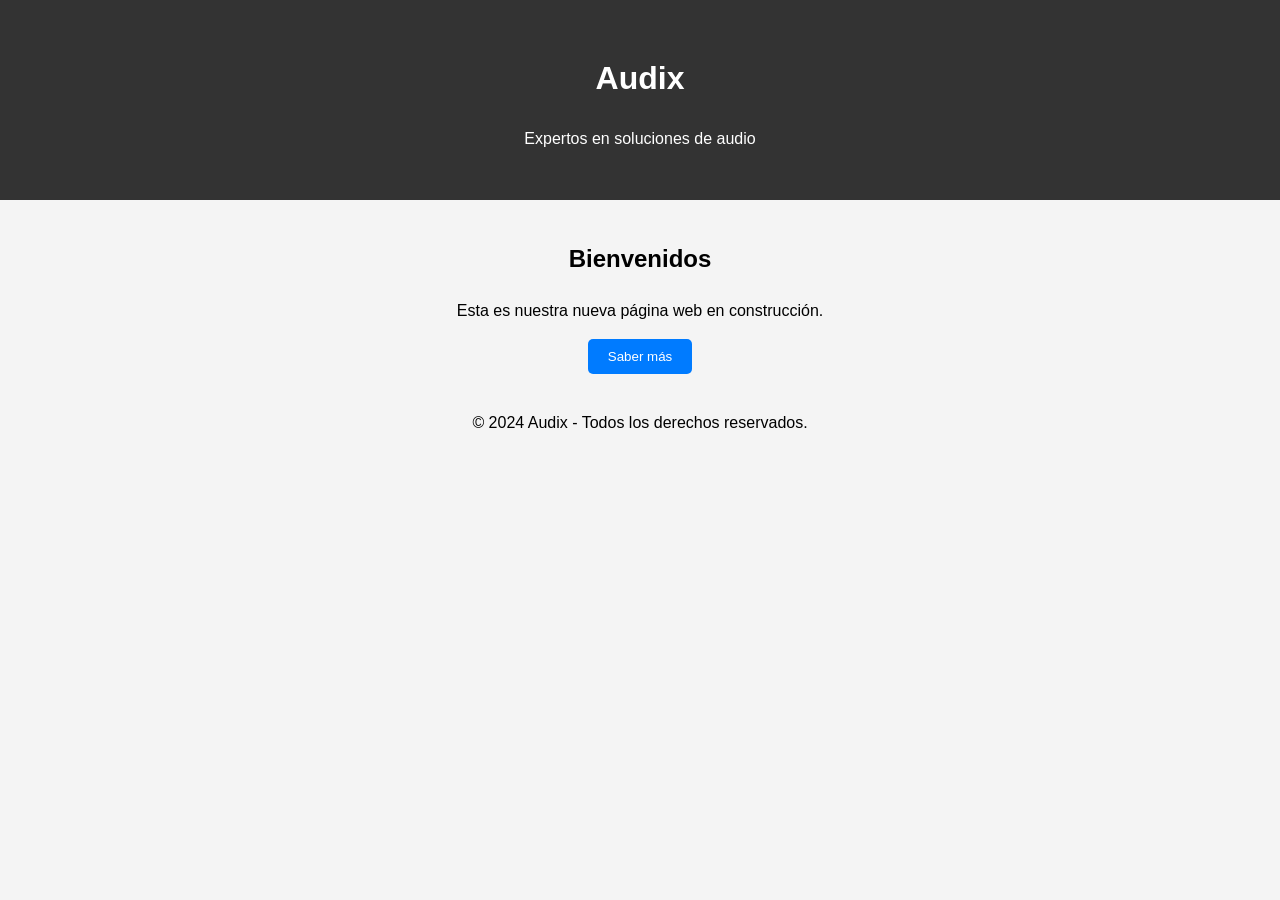
==== index.html @ 54081553 "Commit inicial" ====
<!DOCTYPE html>
<html lang="es">
<head>
    <meta charset="UTF-8">
    <meta name="viewport" content="width=device-width, initial-scale=1.0">
    <title>Audix - Servicios</title>
    <link rel="stylesheet" href="style.css">
</head>
<body>
    <header>
        <h1>Audix</h1>
        <p>Expertos en soluciones de audio</p>
    </header>

    <main>
        <section>
            <h2>Bienvenidos</h2>
            <p>Esta es nuestra nueva página web en construcción.</p>
            <button onclick="alert('¡Gracias por contactarnos!')">Saber más</button>
        </section>
    </main>

    <footer>
        <p>© 2024 Audix - Todos los derechos reservados.</p>
    </footer>
</body>
</html>
---- style.css ----
body {
    font-family: Arial, sans-serif;
    line-height: 1.6;
    margin: 0;
    padding: 0;
    text-align: center;
    background-color: #f4f4f4;
}

header {
    background: #333;
    color: #fff;
    padding: 2rem 0;
}

main {
    padding: 20px;
}

button {
    background-color: #007bff;
    color: white;
    border: none;
    padding: 10px 20px;
    cursor: pointer;
    border-radius: 5px;
}

button:hover {
    background-color: #0056b3;
}
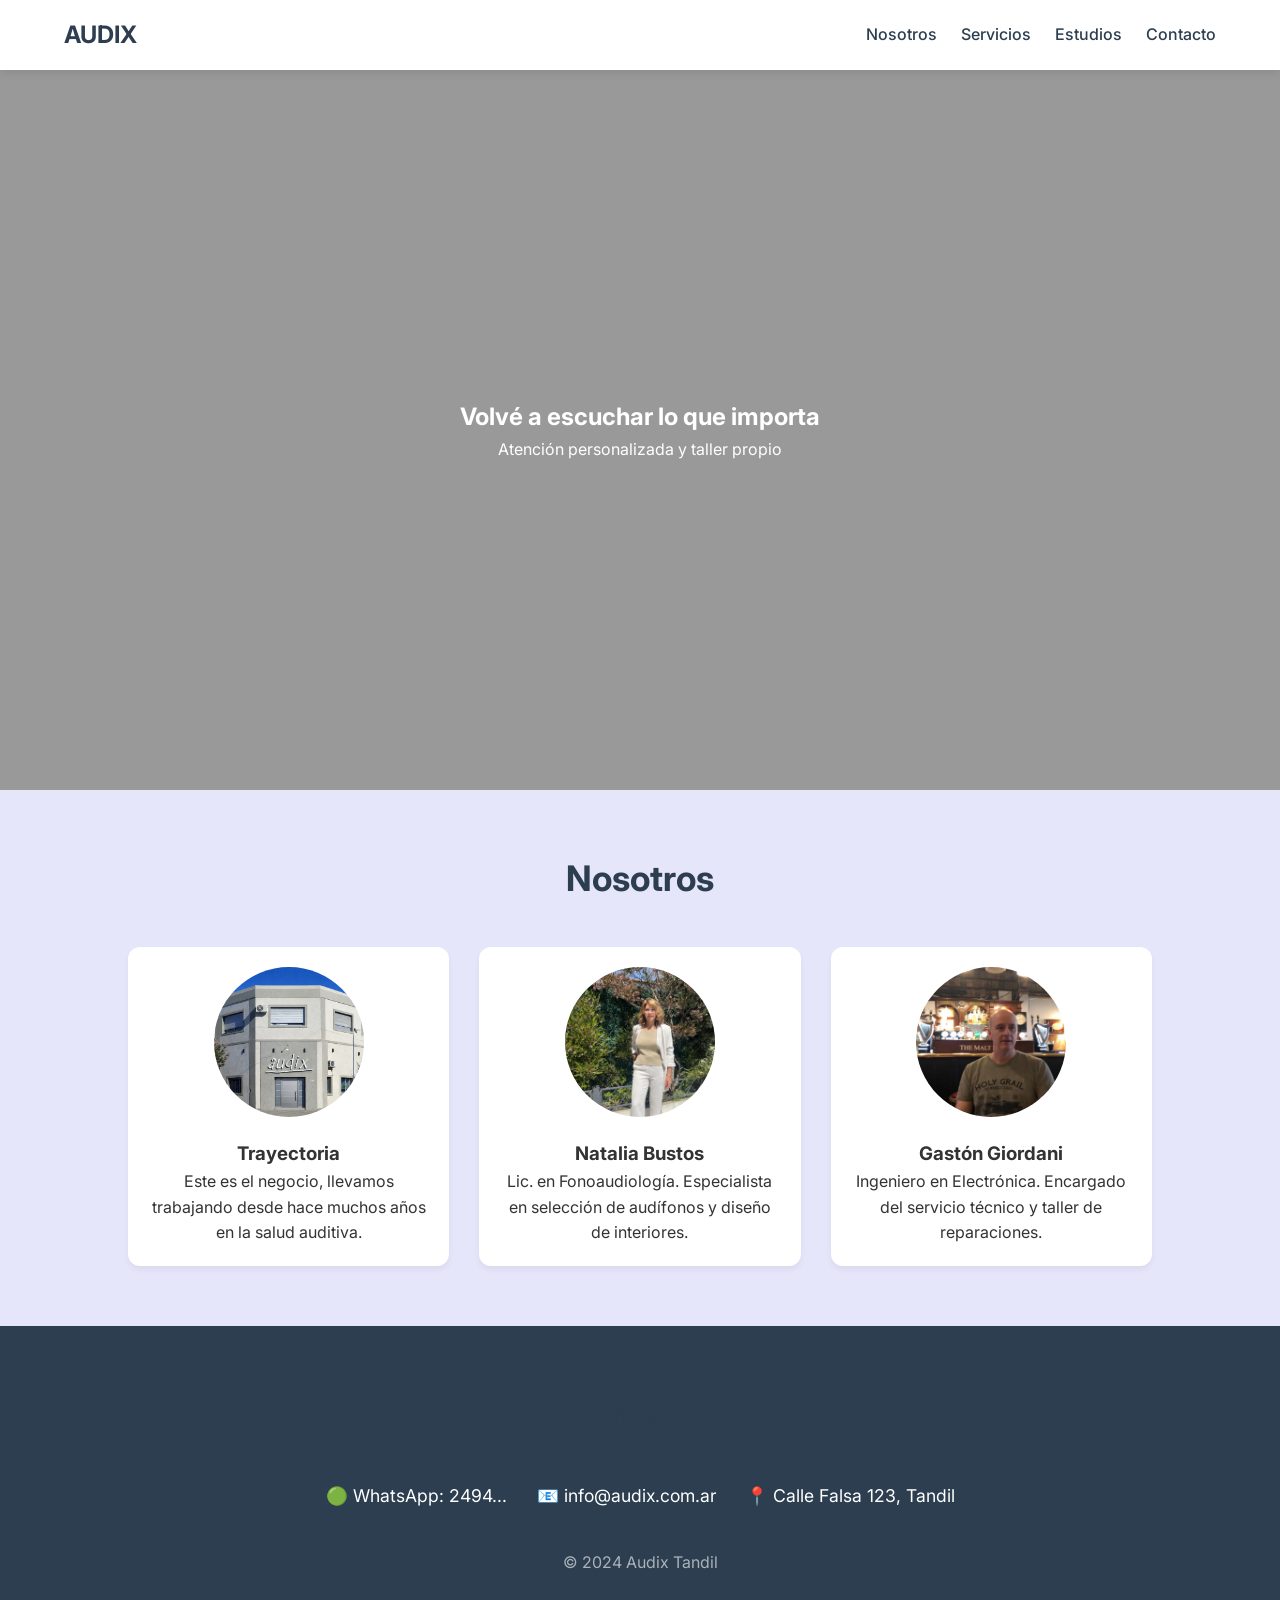
==== commit be9869e8: "Primera versión de la página (Gemini)" ====
--- a/index.html
+++ b/index.html
@@ -3,25 +3,57 @@
 <head>
     <meta charset="UTF-8">
     <meta name="viewport" content="width=device-width, initial-scale=1.0">
-    <title>Audix - Servicios</title>
+    <title>Audix - Gabinete Audiológico</title>
+    <link href="https://fonts.googleapis.com/css2?family=Inter:wght@400;600;700&display=swap" rel="stylesheet">
     <link rel="stylesheet" href="style.css">
 </head>
 <body>
+
     <header>
-        <h1>Audix</h1>
-        <p>Expertos en soluciones de audio</p>
+        <a href="index.html" class="logo">AUDIX</a>
+        <nav>
+            <a href="index.html#nosotros">Nosotros</a>
+            <a href="servicios.html">Servicios</a>
+            <a href="estudios.html">Estudios</a>
+            <a href="#contacto">Contacto</a>
+        </nav>
     </header>
 
-    <main>
-        <section>
-            <h2>Bienvenidos</h2>
-            <p>Esta es nuestra nueva página web en construcción.</p>
-            <button onclick="alert('¡Gracias por contactarnos!')">Saber más</button>
-        </section>
-    </main>
+    <section class="hero">
+        <h1>Volvé a escuchar lo que importa</h1>
+        <p>Atención personalizada y taller propio</p>
+    </section>
 
-    <footer>
-        <p>© 2024 Audix - Todos los derechos reservados.</p>
+    <section id="nosotros" class="bg-alternativo">
+        <h2>Nosotros</h2>
+        <div class="grid-nosotros">
+            <div class="card">
+                <img src="img/local.jpeg" alt="Local Audix">
+                <h3>Trayectoria</h3>
+                <p>Este es el negocio, llevamos trabajando desde hace muchos años en la salud auditiva.</p>
+            </div>
+            <div class="card">
+                <img src="img/natalia.jpeg" alt="Lic. Natalia Bustos">
+                <h3>Natalia Bustos</h3>
+                <p>Lic. en Fonoaudiología. Especialista en selección de audífonos y diseño de interiores.</p>
+            </div>
+            <div class="card">
+                <img src="img/gaston.jpeg" alt="Ing. Gastón Giordani">
+                <h3>Gastón Giordani</h3>
+                <p>Ingeniero en Electrónica. Encargado del servicio técnico y taller de reparaciones.</p>
+            </div>
+        </div>
+    </section>
+
+    <footer id="contacto">
+        <h2>Contacto</h2>
+        <div class="contacto-iconos">
+            <a href="https://wa.me/123456789" class="contacto-item">🟢 WhatsApp: 2494...</a>
+            <a href="mailto:info@audix.com.ar" class="contacto-item">📧 info@audix.com.ar</a>
+            <a href="https://maps.google.com" class="contacto-item">📍 Calle Falsa 123, Tandil</a>
+        </div>
+        <p style="margin-top: 40px; opacity: 0.6;">© 2024 Audix Tandil</p>
     </footer>
+
 </body>
 </html>
--- a/style.css
+++ b/style.css
@@ -1,31 +1,172 @@
-body {
-    font-family: Arial, sans-serif;
-    line-height: 1.6;
+/* VARIABLES DE DISEÑO - Cambia aquí para cambiar todo el sitio */
+:root {
+    --primario: #2c3e50;       /* Azul oscuro profesional */
+    --secundario: #e6e6fa;     /* Lavanda suave para fondos */
+    --acento: #3498db;         /* Azul brillante para botones */
+    --blanco: #ffffff;
+    --texto: #333333;
+    --gris-claro: #f4f4f4;
+    --fuente-principal: 'Inter', sans-serif;
+}
+
+* {
     margin: 0;
     padding: 0;
-    text-align: center;
-    background-color: #f4f4f4;
+    box-sizing: border-box;
 }
 
-header {
-    background: #333;
-    color: #fff;
-    padding: 2rem 0;
+body {
+    font-family: var(--fuente-principal);
+    line-height: 1.6;
+    color: var(--texto);
+    background-color: var(--blanco);
 }
 
-main {
-    padding: 20px;
+/* NAVEGACIÓN STICKY */
+header {
+    background: var(--blanco);
+    padding: 1rem 5%;
+    display: flex;
+    justify-content: space-between;
+    align-items: center;
+    position: sticky;
+    top: 0;
+    z-index: 1000;
+    box-shadow: 0 2px 10px rgba(0,0,0,0.1);
 }
 
-button {
-    background-color: #007bff;
-    color: white;
-    border: none;
-    padding: 10px 20px;
-    cursor: pointer;
-    border-radius: 5px;
+.logo {
+    font-weight: bold;
+    font-size: 1.5rem;
+    color: var(--primario);
+    text-decoration: none;
 }
 
-button:hover {
-    background-color: #0056b3;
+nav a {
+    margin-left: 20px;
+    text-decoration: none;
+    color: var(--primario);
+    font-weight: 500;
+    transition: 0.3s;
+}
+
+nav a:hover {
+    color: var(--acento);
+}
+
+/* SECCIONES COMUNES */
+section {
+    padding: 60px 10%;
+}
+
+.bg-alternativo {
+    background-color: var(--secundario);
+}
+
+h2 {
+    text-align: center;
+    margin-bottom: 40px;
+    font-size: 2.2rem;
+    color: var(--primario);
+}
+
+/* HERO SECTION (BIENVENIDA) */
+.hero {
+    height: 80vh;
+    background: linear-gradient(rgba(0,0,0,0.4), rgba(0,0,0,0.4)), url('img/bienvenida.jpg'); /* Imagen de fondo */
+    background-size: cover;
+    background-position: center;
+    display: flex;
+    flex-direction: column;
+    justify-content: center;
+    align-items: center;
+    color: white;
+    text-align: center;
+}
+
+/* GRID DE NOSOTROS (3 COLUMNAS) */
+.grid-nosotros {
+    display: grid;
+    grid-template-columns: repeat(auto-fit, minmax(280px, 1fr));
+    gap: 30px;
+}
+
+.card {
+    background: var(--blanco);
+    padding: 20px;
+    border-radius: 12px;
+    text-align: center;
+    box-shadow: 0 4px 6px rgba(0,0,0,0.05);
+}
+
+.card img {
+    width: 150px;
+    height: 150px;
+    border-radius: 50%;
+    object-fit: cover;
+    margin-bottom: 15px;
+}
+
+/* LISTADOS (ESTUDIOS Y SERVICIOS) */
+.fila-listado {
+    display: flex;
+    align-items: center;
+    gap: 40px;
+    margin-bottom: 40px;
+    background: var(--blanco);
+    padding: 20px;
+    border-radius: 15px;
+}
+
+.fila-listado:nth-child(even) {
+    flex-direction: row-reverse;
+}
+
+.img-contenedor {
+    flex: 1;
+}
+
+.img-contenedor img {
+    width: 100%;
+    height: 300px;
+    border-radius: 10px;
+    object-fit: cover;
+}
+
+.texto-contenedor {
+    flex: 1.5;
+}
+
+/* FOOTER (CONTACTO) */
+footer {
+    background: var(--primario);
+    color: white;
+    padding: 60px 10%;
+    text-align: center;
+}
+
+.contacto-iconos {
+    display: flex;
+    justify-content: center;
+    gap: 30px;
+    flex-wrap: wrap;
+    margin-top: 20px;
+}
+
+.contacto-item {
+    color: white;
+    text-decoration: none;
+    display: flex;
+    align-items: center;
+    gap: 10px;
+    font-size: 1.1rem;
+}
+
+/* RESPONSIVE (MOBILE) */
+@media (max-width: 768px) {
+    header { flex-direction: column; }
+    nav { margin-top: 15px; }
+    nav a { margin: 0 10px; font-size: 0.9rem; }
+    .fila-listado, .fila-listado:nth-child(even) { flex-direction: column; }
+    .hero h1 { font-size: 2rem; }
 }
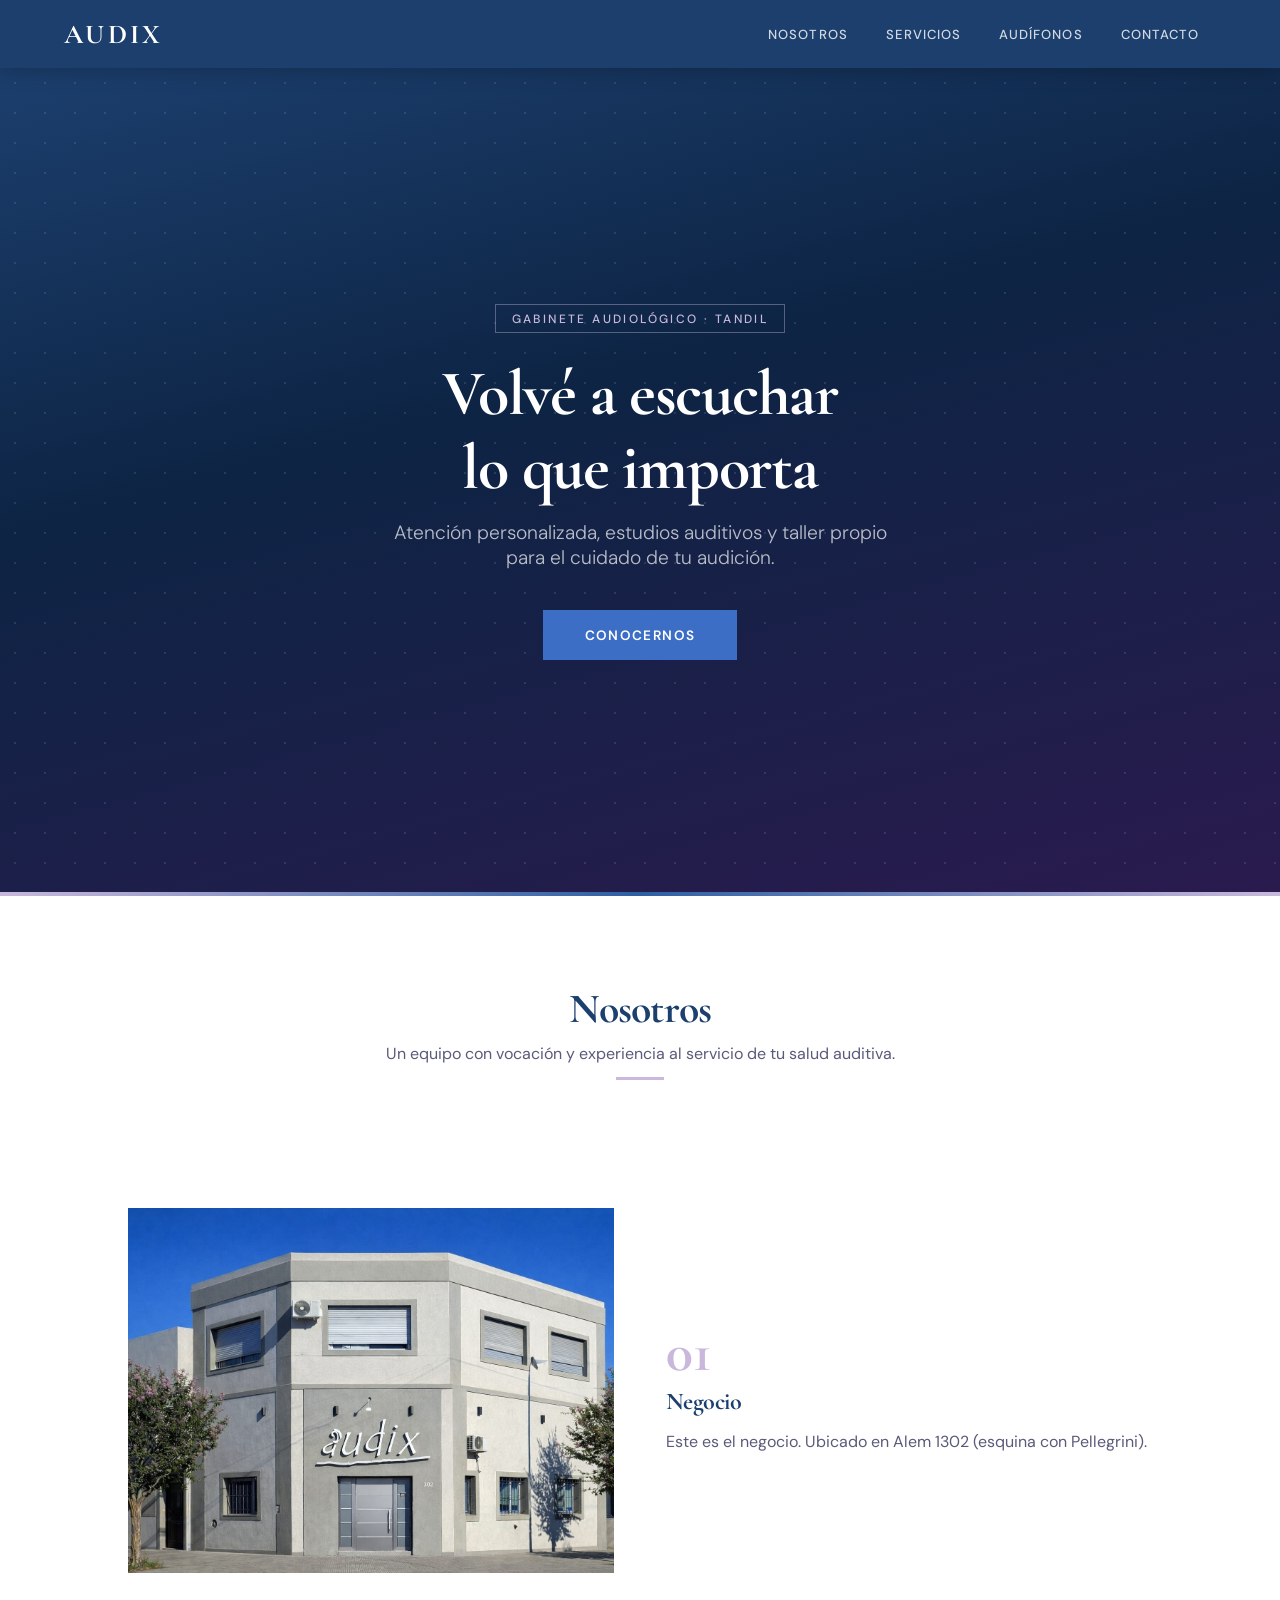
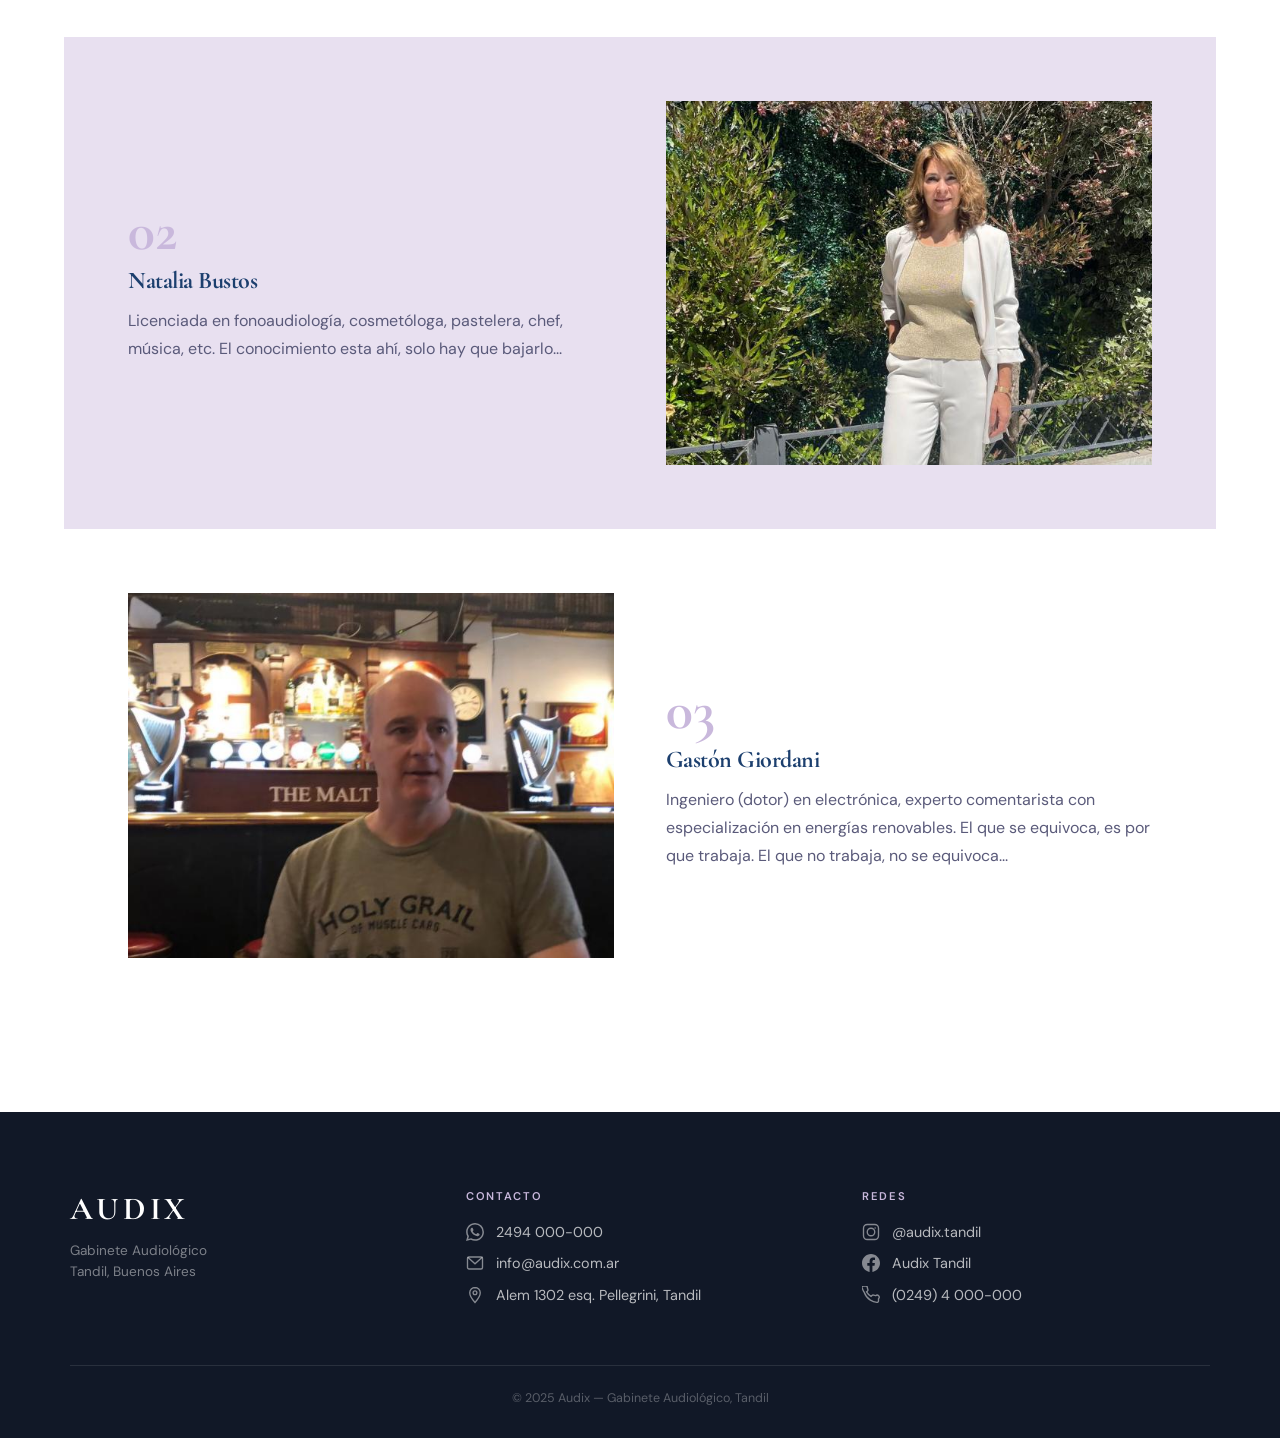
==== commit b94f1247: "Agregamos un poco de js." ====
--- a/index.html
+++ b/index.html
@@ -1,59 +1,146 @@
 <!DOCTYPE html>
 <html lang="es">
 <head>
-    <meta charset="UTF-8">
-    <meta name="viewport" content="width=device-width, initial-scale=1.0">
-    <title>Audix - Gabinete Audiológico</title>
-    <link href="https://fonts.googleapis.com/css2?family=Inter:wght@400;600;700&display=swap" rel="stylesheet">
-    <link rel="stylesheet" href="style.css">
+  <meta charset="UTF-8">
+  <meta name="viewport" content="width=device-width, initial-scale=1.0">
+  <title>Audix — Gabinete Audiológico · Tandil</title>
+  <link rel="preconnect" href="https://fonts.googleapis.com">
+  <link rel="preconnect" href="https://fonts.gstatic.com" crossorigin>
+  <link href="https://fonts.googleapis.com/css2?family=Cormorant+Garamond:wght@400;600;700&family=DM+Sans:wght@300;400;500;600&display=swap" rel="stylesheet">
+  <link rel="stylesheet" href="style.css">
 </head>
 <body>
 
-    <header>
-        <a href="index.html" class="logo">AUDIX</a>
-        <nav>
-            <a href="index.html#nosotros">Nosotros</a>
-            <a href="servicios.html">Servicios</a>
-            <a href="estudios.html">Estudios</a>
-            <a href="#contacto">Contacto</a>
-        </nav>
-    </header>
+  <!-- ── Overlay para menú móvil ── -->
+  <div class="nav-overlay"></div>
 
-    <section class="hero">
-        <h1>Volvé a escuchar lo que importa</h1>
-        <p>Atención personalizada y taller propio</p>
-    </section>
+  <!-- ── Header ── -->
+  <header>
+    <a href="index.html" class="logo">AUDIX</a>
 
-    <section id="nosotros" class="bg-alternativo">
-        <h2>Nosotros</h2>
-        <div class="grid-nosotros">
-            <div class="card">
-                <img src="img/local.jpeg" alt="Local Audix">
-                <h3>Trayectoria</h3>
-                <p>Este es el negocio, llevamos trabajando desde hace muchos años en la salud auditiva.</p>
-            </div>
-            <div class="card">
-                <img src="img/natalia.jpeg" alt="Lic. Natalia Bustos">
-                <h3>Natalia Bustos</h3>
-                <p>Lic. en Fonoaudiología. Especialista en selección de audífonos y diseño de interiores.</p>
-            </div>
-            <div class="card">
-                <img src="img/gaston.jpeg" alt="Ing. Gastón Giordani">
-                <h3>Gastón Giordani</h3>
-                <p>Ingeniero en Electrónica. Encargado del servicio técnico y taller de reparaciones.</p>
-            </div>
-        </div>
-    </section>
+    <!-- Nav desktop -->
+    <nav>
+      <a href="#nosotros">Nosotros</a>
+      <a href="servicios.html">Servicios</a>
+      <a href="audifonos.html">Audífonos</a>
+      <a href="#contacto">Contacto</a>
+    </nav>
 
-    <footer id="contacto">
-        <h2>Contacto</h2>
-        <div class="contacto-iconos">
-            <a href="https://wa.me/123456789" class="contacto-item">🟢 WhatsApp: 2494...</a>
-            <a href="mailto:info@audix.com.ar" class="contacto-item">📧 info@audix.com.ar</a>
-            <a href="https://maps.google.com" class="contacto-item">📍 Calle Falsa 123, Tandil</a>
-        </div>
-        <p style="margin-top: 40px; opacity: 0.6;">© 2024 Audix Tandil</p>
-    </footer>
+    <!-- Hamburguesa -->
+    <button class="menu-toggle" aria-label="Abrir menú">
+      <span></span><span></span><span></span>
+    </button>
 
+    <!-- Nav móvil -->
+    <nav class="mobile">
+      <a href="#nosotros">Nosotros</a>
+      <a href="servicios.html">Servicios</a>
+      <a href="audifonos.html">Audífonos</a>
+      <a href="#contacto">Contacto</a>
+    </nav>
+  </header>
+
+  <!-- ── Hero ── -->
+  <section class="hero">
+    <div class="hero-contenido">
+      <span class="hero-etiqueta">Gabinete Audiológico · Tandil</span>
+      <h1>Volvé a escuchar<br>lo que importa</h1>
+      <p>Atención personalizada, estudios auditivos y taller propio<br>para el cuidado de tu audición.</p>
+      <a href="#nosotros" class="hero-btn">Conocernos</a>
+    </div>
+  </section>
+
+  <!-- ── Nosotros ── -->
+  <section id="nosotros">
+    <div class="seccion-titulo fade-in">
+      <h2>Nosotros</h2>
+      <p>Un equipo con vocación y experiencia al servicio de tu salud auditiva.</p>
+      <div class="linea"></div>
+    </div>
+
+    <!-- Los bloques se inyectan aquí desde main.js -->
+    <div id="contenedor-nosotros"></div>
+  </section>
+
+  <!-- ── Footer / Contacto ── -->
+  <footer id="contacto">
+    <div class="footer-grid">
+
+      <!-- Columna marca -->
+      <div>
+        <div class="footer-logo">AUDIX</div>
+        <p class="footer-tagline">Gabinete Audiológico<br>Tandil, Buenos Aires</p>
+      </div>
+
+      <!-- Columna contacto -->
+      <div class="footer-col">
+        <h4>Contacto</h4>
+
+        <a href="https://wa.me/5492494000000" class="contacto-item" target="_blank" rel="noopener">
+          <!-- WhatsApp icon -->
+          <svg viewBox="0 0 24 24" fill="currentColor" xmlns="http://www.w3.org/2000/svg">
+            <path d="M17.472 14.382c-.297-.149-1.758-.867-2.03-.967-.273-.099-.471-.148-.67.15-.197.297-.767.966-.94 1.164-.173.199-.347.223-.644.075-.297-.15-1.255-.463-2.39-1.475-.883-.788-1.48-1.761-1.653-2.059-.173-.297-.018-.458.13-.606.134-.133.298-.347.446-.52.149-.174.198-.298.298-.497.099-.198.05-.371-.025-.52-.075-.149-.669-1.612-.916-2.207-.242-.579-.487-.5-.669-.51-.173-.008-.371-.01-.57-.01-.198 0-.52.074-.792.372-.272.297-1.04 1.016-1.04 2.479 0 1.462 1.065 2.875 1.213 3.074.149.198 2.096 3.2 5.077 4.487.709.306 1.262.489 1.694.625.712.227 1.36.195 1.871.118.571-.085 1.758-.719 2.006-1.413.248-.694.248-1.289.173-1.413-.074-.124-.272-.198-.57-.347m-5.421 7.403h-.004a9.87 9.87 0 01-5.031-1.378l-.361-.214-3.741.982.998-3.648-.235-.374a9.86 9.86 0 01-1.51-5.26c.001-5.45 4.436-9.884 9.888-9.884 2.64 0 5.122 1.03 6.988 2.898a9.825 9.825 0 012.893 6.994c-.003 5.45-4.437 9.884-9.885 9.884m8.413-18.297A11.815 11.815 0 0012.05 0C5.495 0 .16 5.335.157 11.892c0 2.096.547 4.142 1.588 5.945L.057 24l6.305-1.654a11.882 11.882 0 005.683 1.448h.005c6.554 0 11.89-5.335 11.893-11.893a11.821 11.821 0 00-3.48-8.413z"/>
+          </svg>
+          2494 000-000
+        </a>
+
+        <a href="mailto:info@audix.com.ar" class="contacto-item">
+          <!-- Email icon -->
+          <svg viewBox="0 0 24 24" fill="none" stroke="currentColor" stroke-width="1.8" xmlns="http://www.w3.org/2000/svg">
+            <rect x="2" y="4" width="20" height="16" rx="2"/>
+            <polyline points="2,4 12,13 22,4"/>
+          </svg>
+          info@audix.com.ar
+        </a>
+
+        <a href="https://maps.google.com/?q=Alem+1302,Tandil" class="contacto-item" target="_blank" rel="noopener">
+          <!-- Maps icon -->
+          <svg viewBox="0 0 24 24" fill="none" stroke="currentColor" stroke-width="1.8" xmlns="http://www.w3.org/2000/svg">
+            <path d="M12 2C8.13 2 5 5.13 5 9c0 5.25 7 13 7 13s7-7.75 7-13c0-3.87-3.13-7-7-7z"/>
+            <circle cx="12" cy="9" r="2.5"/>
+          </svg>
+          Alem 1302 esq. Pellegrini, Tandil
+        </a>
+      </div>
+
+      <!-- Columna redes -->
+      <div class="footer-col">
+        <h4>Redes</h4>
+
+        <a href="https://instagram.com/audix.tandil" class="contacto-item" target="_blank" rel="noopener">
+          <!-- Instagram icon -->
+          <svg viewBox="0 0 24 24" fill="none" stroke="currentColor" stroke-width="1.8" xmlns="http://www.w3.org/2000/svg">
+            <rect x="2" y="2" width="20" height="20" rx="5"/>
+            <circle cx="12" cy="12" r="5"/>
+            <circle cx="17.5" cy="6.5" r="1" fill="currentColor" stroke="none"/>
+          </svg>
+          @audix.tandil
+        </a>
+
+        <a href="https://facebook.com/audix.tandil" class="contacto-item" target="_blank" rel="noopener">
+          <!-- Facebook icon -->
+          <svg viewBox="0 0 24 24" fill="currentColor" xmlns="http://www.w3.org/2000/svg">
+            <path d="M24 12.073c0-6.627-5.373-12-12-12s-12 5.373-12 12c0 5.99 4.388 10.954 10.125 11.854v-8.385H7.078v-3.47h3.047V9.43c0-3.007 1.792-4.669 4.533-4.669 1.312 0 2.686.235 2.686.235v2.953H15.83c-1.491 0-1.956.925-1.956 1.874v2.25h3.328l-.532 3.47h-2.796v8.385C19.612 23.027 24 18.062 24 12.073z"/>
+          </svg>
+          Audix Tandil
+        </a>
+
+        <a href="tel:+5492494000000" class="contacto-item">
+          <!-- Teléfono icon -->
+          <svg viewBox="0 0 24 24" fill="none" stroke="currentColor" stroke-width="1.8" xmlns="http://www.w3.org/2000/svg">
+            <path d="M22 16.92v3a2 2 0 01-2.18 2 19.79 19.79 0 01-8.63-3.07A19.5 19.5 0 013.07 8.63 19.79 19.79 0 01.12 2.18 2 2 0 012.1 0h3a2 2 0 012 1.72c.127.96.361 1.903.7 2.81a2 2 0 01-.45 2.11L6.09 7.91a16 16 0 006 6l1.27-1.27a2 2 0 012.11-.45c.907.339 1.85.573 2.81.7A2 2 0 0122 16.92z"/>
+          </svg>
+          (0249) 4 000-000
+        </a>
+      </div>
+
+    </div>
+
+    <div class="footer-bottom">
+      © 2025 Audix — Gabinete Audiológico, Tandil
+    </div>
+  </footer>
+
+  <script src="main.js"></script>
 </body>
-</html>+</html>
--- a/style.css
+++ b/style.css
@@ -1,172 +1,425 @@
-/* VARIABLES DE DISEÑO - Cambia aquí para cambiar todo el sitio */
+/* ============================================================
+   AUDIX — Gabinete Audiológico · style.css
+   Paleta: azul profundo + lavanda perla
+   ============================================================ */
+
+@import url('https://fonts.googleapis.com/css2?family=Cormorant+Garamond:wght@400;600;700&family=DM+Sans:wght@300;400;500;600&display=swap');
+
+/* ── Variables ─────────────────────────────────────────────── */
 :root {
-    --primario: #2c3e50;       /* Azul oscuro profesional */
-    --secundario: #e6e6fa;     /* Lavanda suave para fondos */
-    --acento: #3498db;         /* Azul brillante para botones */
-    --blanco: #ffffff;
-    --texto: #333333;
-    --gris-claro: #f4f4f4;
-    --fuente-principal: 'Inter', sans-serif;
-}
-
-* {
-    margin: 0;
-    padding: 0;
-    box-sizing: border-box;
-}
-
+  --azul:       #1c3f6e;
+  --azul-claro: #2e5fa3;
+  --lavanda:    #e8e0f0;
+  --lavanda-md: #c9b8dc;
+  --blanco:     #ffffff;
+  --gris-suave: #f7f5fb;
+  --texto:      #1a1a2e;
+  --texto-suave:#5a5a7a;
+  --accion:     #3b6ec4;
+  --accion-h:   #2a55a0;
+  --footer-bg:  #111827;
+
+  --radio:      0px;           /* botones cuadrados */
+  --sombra:     0 4px 24px rgba(28,63,110,.12);
+  --transicion: 0.3s cubic-bezier(0.4,0,0.2,1);
+  --max-ancho:  1140px;
+
+  font-size: 16px;
+}
+
+/* ── Reset ──────────────────────────────────────────────────── */
+*, *::before, *::after { box-sizing: border-box; margin: 0; padding: 0; }
+html { scroll-behavior: smooth; }
 body {
-    font-family: var(--fuente-principal);
-    line-height: 1.6;
-    color: var(--texto);
-    background-color: var(--blanco);
-}
-
-/* NAVEGACIÓN STICKY */
+  font-family: 'DM Sans', sans-serif;
+  color: var(--texto);
+  background: var(--blanco);
+  overflow-x: hidden;
+}
+img { display: block; max-width: 100%; }
+a  { text-decoration: none; color: inherit; }
+
+/* ── Tipografía ─────────────────────────────────────────────── */
+h1, h2, h3 {
+  font-family: 'Cormorant Garamond', serif;
+  font-weight: 700;
+  line-height: 1.15;
+  letter-spacing: -0.02em;
+}
+h1 { font-size: clamp(2.4rem, 5vw, 4rem); }
+h2 { font-size: clamp(1.8rem, 3.5vw, 2.6rem); }
+h3 { font-size: clamp(1.2rem, 2vw, 1.5rem); }
+
+/* ── HEADER ─────────────────────────────────────────────────── */
 header {
-    background: var(--blanco);
-    padding: 1rem 5%;
-    display: flex;
-    justify-content: space-between;
-    align-items: center;
-    position: sticky;
-    top: 0;
-    z-index: 1000;
-    box-shadow: 0 2px 10px rgba(0,0,0,0.1);
+  position: sticky;
+  top: 0;
+  z-index: 1000;
+  display: flex;
+  align-items: center;
+  justify-content: space-between;
+  padding: 0 clamp(1.5rem, 5vw, 4rem);
+  height: 68px;
+  background: var(--azul);
+  box-shadow: 0 2px 20px rgba(0,0,0,.25);
 }
 
 .logo {
-    font-weight: bold;
-    font-size: 1.5rem;
-    color: var(--primario);
-    text-decoration: none;
-}
-
+  font-family: 'Cormorant Garamond', serif;
+  font-size: 1.7rem;
+  font-weight: 700;
+  color: var(--blanco);
+  letter-spacing: 0.12em;
+  transition: color var(--transicion);
+}
+.logo:hover { color: var(--lavanda-md); }
+
+/* Menú desktop */
+nav { display: flex; gap: 0.25rem; }
 nav a {
-    margin-left: 20px;
-    text-decoration: none;
-    color: var(--primario);
-    font-weight: 500;
-    transition: 0.3s;
-}
-
-nav a:hover {
-    color: var(--acento);
-}
-
-/* SECCIONES COMUNES */
+  font-size: 0.82rem;
+  font-weight: 500;
+  letter-spacing: 0.08em;
+  text-transform: uppercase;
+  color: rgba(255,255,255,.8);
+  padding: 0.5rem 1rem;
+  border: 1px solid transparent;
+  transition: all var(--transicion);
+}
+nav a:hover,
+nav a.activo {
+  color: var(--blanco);
+  border-color: rgba(255,255,255,.4);
+  background: rgba(255,255,255,.08);
+}
+
+/* Menú hamburguesa (oculto en desktop) */
+.menu-toggle {
+  display: none;
+  flex-direction: column;
+  justify-content: space-between;
+  width: 26px;
+  height: 18px;
+  cursor: pointer;
+  background: none;
+  border: none;
+  padding: 0;
+}
+.menu-toggle span {
+  display: block;
+  height: 2px;
+  width: 100%;
+  background: var(--blanco);
+  transition: all var(--transicion);
+  transform-origin: center;
+}
+.menu-toggle.abierto span:nth-child(1) { transform: translateY(8px) rotate(45deg); }
+.menu-toggle.abierto span:nth-child(2) { opacity: 0; }
+.menu-toggle.abierto span:nth-child(3) { transform: translateY(-8px) rotate(-45deg); }
+
+/* Menú móvil lateral */
+.nav-overlay {
+  position: fixed;
+  inset: 0;
+  background: rgba(0,0,0,.5);
+  z-index: 998;
+  opacity: 0;
+  pointer-events: none;
+  transition: opacity var(--transicion);
+}
+.nav-overlay.visible { opacity: 1; pointer-events: all; }
+
+nav.mobile {
+  display: none;
+  position: fixed;
+  top: 0;
+  right: -280px;
+  width: 260px;
+  height: 100vh;
+  background: var(--azul);
+  z-index: 999;
+  flex-direction: column;
+  padding: 5rem 2rem 2rem;
+  gap: 0.5rem;
+  transition: right var(--transicion);
+  box-shadow: -4px 0 30px rgba(0,0,0,.3);
+}
+nav.mobile.abierto { right: 0; }
+nav.mobile a {
+  font-size: 1rem;
+  padding: 0.8rem 1rem;
+  border-left: 2px solid transparent;
+  border-right: none;
+  border-top: none;
+  border-bottom: none;
+}
+nav.mobile a:hover { border-left-color: var(--lavanda-md); }
+
+/* ── HERO ────────────────────────────────────────────────────── */
+.hero {
+  position: relative;
+  min-height: 92vh;
+  display: flex;
+  flex-direction: column;
+  align-items: center;
+  justify-content: center;
+  text-align: center;
+  padding: 4rem 2rem;
+  overflow: hidden;
+  background:
+    linear-gradient(165deg, var(--azul) 0%, #0d2444 40%, #2a1a4e 100%);
+}
+
+/* patrón de puntos decorativo */
+.hero::before {
+  content: '';
+  position: absolute;
+  inset: 0;
+  background-image: radial-gradient(circle, rgba(200,184,220,.15) 1px, transparent 1px);
+  background-size: 30px 30px;
+  pointer-events: none;
+}
+
+/* línea decorativa */
+.hero::after {
+  content: '';
+  position: absolute;
+  bottom: 0;
+  left: 0;
+  right: 0;
+  height: 4px;
+  background: linear-gradient(90deg, var(--lavanda-md), var(--azul-claro), var(--lavanda-md));
+}
+
+.hero-contenido {
+  position: relative;
+  z-index: 1;
+  max-width: 780px;
+  animation: fadeUp .9s ease both;
+}
+.hero-etiqueta {
+  display: inline-block;
+  font-size: 0.75rem;
+  font-weight: 500;
+  letter-spacing: 0.2em;
+  text-transform: uppercase;
+  color: var(--lavanda-md);
+  border: 1px solid rgba(201,184,220,.4);
+  padding: 0.35rem 1rem;
+  margin-bottom: 1.5rem;
+}
+.hero h1 { color: var(--blanco); margin-bottom: 1rem; }
+.hero p {
+  color: rgba(255,255,255,.7);
+  font-size: clamp(1rem, 2vw, 1.2rem);
+  font-weight: 300;
+  margin-bottom: 2.5rem;
+}
+.hero-btn {
+  display: inline-block;
+  background: var(--accion);
+  color: var(--blanco);
+  font-size: 0.85rem;
+  font-weight: 600;
+  letter-spacing: 0.1em;
+  text-transform: uppercase;
+  padding: 0.9rem 2.5rem;
+  border: 2px solid var(--accion);
+  transition: all var(--transicion);
+}
+.hero-btn:hover {
+  background: transparent;
+  color: var(--blanco);
+  border-color: var(--blanco);
+}
+
+/* ── SECCIONES GENERALES ─────────────────────────────────────── */
 section {
-    padding: 60px 10%;
-}
-
-.bg-alternativo {
-    background-color: var(--secundario);
-}
-
-h2 {
-    text-align: center;
-    margin-bottom: 40px;
-    font-size: 2.2rem;
-    color: var(--primario);
-}
-
-/* HERO SECTION (BIENVENIDA) */
-.hero {
-    height: 80vh;
-    background: linear-gradient(rgba(0,0,0,0.4), rgba(0,0,0,0.4)), url('img/bienvenida.jpg'); /* Imagen de fondo */
-    background-size: cover;
-    background-position: center;
-    display: flex;
-    flex-direction: column;
-    justify-content: center;
-    align-items: center;
-    color: white;
-    text-align: center;
-}
-
-/* GRID DE NOSOTROS (3 COLUMNAS) */
-.grid-nosotros {
-    display: grid;
-    grid-template-columns: repeat(auto-fit, minmax(280px, 1fr));
-    gap: 30px;
-}
-
-.card {
-    background: var(--blanco);
-    padding: 20px;
-    border-radius: 12px;
-    text-align: center;
-    box-shadow: 0 4px 6px rgba(0,0,0,0.05);
-}
-
-.card img {
-    width: 150px;
-    height: 150px;
-    border-radius: 50%;
-    object-fit: cover;
-    margin-bottom: 15px;
-}
-
-/* LISTADOS (ESTUDIOS Y SERVICIOS) */
-.fila-listado {
-    display: flex;
-    align-items: center;
-    gap: 40px;
-    margin-bottom: 40px;
-    background: var(--blanco);
-    padding: 20px;
-    border-radius: 15px;
-}
-
-.fila-listado:nth-child(even) {
-    flex-direction: row-reverse;
-}
-
-.img-contenedor {
-    flex: 1;
-}
-
-.img-contenedor img {
-    width: 100%;
-    height: 300px;
-    border-radius: 10px;
-    object-fit: cover;
-}
-
-.texto-contenedor {
-    flex: 1.5;
-}
-
-/* FOOTER (CONTACTO) */
+  padding: clamp(3.5rem, 7vw, 6rem) clamp(1.5rem, 5vw, 4rem);
+}
+.seccion-titulo {
+  text-align: center;
+  margin-bottom: clamp(2.5rem, 5vw, 4rem);
+}
+.seccion-titulo h2 { color: var(--azul); margin-bottom: 0.6rem; }
+.seccion-titulo p  { color: var(--texto-suave); max-width: 560px; margin: 0 auto; }
+.seccion-titulo .linea {
+  width: 48px;
+  height: 3px;
+  background: var(--lavanda-md);
+  margin: 0.8rem auto 0;
+}
+
+/* Fondos alternados */
+.bg-blanco  { background: var(--blanco); }
+.bg-lavanda { background: var(--lavanda); }
+.bg-gris    { background: var(--gris-suave); }
+
+/* ── BLOQUES (Nosotros / Servicios / Audífonos) ──────────────── */
+.bloque {
+  display: grid;
+  grid-template-columns: 1fr 1fr;
+  gap: clamp(2rem, 4vw, 4rem);
+  align-items: center;
+  max-width: var(--max-ancho);
+  margin: 0 auto;
+  padding: clamp(2.5rem, 5vw, 4rem) 0;
+}
+
+/* bloques pares: imagen a la derecha */
+.bloque.invertido { direction: rtl; }
+.bloque.invertido > * { direction: ltr; }
+
+.bloque-imagen {
+  overflow: hidden;
+  aspect-ratio: 4 / 3;
+  background: var(--lavanda);
+}
+.bloque-imagen img {
+  width: 100%;
+  height: 100%;
+  object-fit: cover;
+  transition: transform 0.6s ease;
+}
+.bloque:hover .bloque-imagen img { transform: scale(1.04); }
+
+.bloque-imagen.placeholder {
+  display: flex;
+  align-items: center;
+  justify-content: center;
+}
+.bloque-imagen.placeholder svg { opacity: .3; width: 64px; height: 64px; }
+
+.bloque-texto {}
+.bloque-numero {
+  display: inline-block;
+  font-family: 'Cormorant Garamond', serif;
+  font-size: 3.5rem;
+  font-weight: 700;
+  color: var(--lavanda-md);
+  line-height: 1;
+  margin-bottom: 0.5rem;
+}
+.bloque-texto h3 { color: var(--azul); margin-bottom: 0.75rem; }
+.bloque-texto p  { color: var(--texto-suave); line-height: 1.75; }
+
+/* separador entre bloques dentro de una misma sección */
+.separador-bloque {
+  max-width: var(--max-ancho);
+  margin: 0 auto;
+  height: 1px;
+  background: linear-gradient(90deg, transparent, var(--lavanda-md), transparent);
+}
+
+/* contenedor que envuelve cada bloque con su fondo */
+.bloque-wrapper { padding: 0 clamp(1.5rem, 5vw, 4rem); }
+.bloque-wrapper:nth-child(odd)  { background: var(--blanco); }
+.bloque-wrapper:nth-child(even) { background: var(--lavanda); }
+
+/* ── PÁGINA HERO INTERNA (servicios / audífonos) ─────────────── */
+.hero-interno {
+  background: linear-gradient(135deg, var(--azul) 0%, #2a1a4e 100%);
+  color: var(--blanco);
+  padding: 4rem clamp(1.5rem, 5vw, 4rem) 3.5rem;
+  text-align: center;
+}
+.hero-interno h1 { color: var(--blanco); margin-bottom: 0.75rem; }
+.hero-interno p  { color: rgba(255,255,255,.7); font-weight: 300; }
+
+/* ── FOOTER ──────────────────────────────────────────────────── */
 footer {
-    background: var(--primario);
-    color: white;
-    padding: 60px 10%;
-    text-align: center;
-}
-
-.contacto-iconos {
-    display: flex;
-    justify-content: center;
-    gap: 30px;
-    flex-wrap: wrap;
-    margin-top: 20px;
-}
-
+  background: var(--footer-bg);
+  color: rgba(255,255,255,.85);
+  padding: clamp(3rem, 6vw, 5rem) clamp(1.5rem, 5vw, 4rem) 2rem;
+}
+.footer-grid {
+  display: grid;
+  grid-template-columns: 1fr 1fr 1fr;
+  gap: 3rem;
+  max-width: var(--max-ancho);
+  margin: 0 auto 3rem;
+}
+.footer-logo {
+  font-family: 'Cormorant Garamond', serif;
+  font-size: 2rem;
+  font-weight: 700;
+  letter-spacing: 0.12em;
+  color: var(--blanco);
+  margin-bottom: 0.75rem;
+}
+.footer-tagline {
+  font-size: 0.85rem;
+  color: rgba(255,255,255,.45);
+  line-height: 1.6;
+}
+.footer-col h4 {
+  font-family: 'DM Sans', sans-serif;
+  font-size: 0.7rem;
+  font-weight: 600;
+  letter-spacing: 0.15em;
+  text-transform: uppercase;
+  color: var(--lavanda-md);
+  margin-bottom: 1.25rem;
+}
 .contacto-item {
-    color: white;
-    text-decoration: none;
-    display: flex;
-    align-items: center;
-    gap: 10px;
-    font-size: 1.1rem;
-}
-
-/* RESPONSIVE (MOBILE) */
-@media (max-width: 768px) {
-    header { flex-direction: column; }
-    nav { margin-top: 15px; }
-    nav a { margin: 0 10px; font-size: 0.9rem; }
-    .fila-listado, .fila-listado:nth-child(even) { flex-direction: column; }
-    .hero h1 { font-size: 2rem; }
-}+  display: flex;
+  align-items: center;
+  gap: 0.75rem;
+  color: rgba(255,255,255,.7);
+  font-size: 0.9rem;
+  margin-bottom: 0.85rem;
+  transition: color var(--transicion);
+}
+.contacto-item:hover { color: var(--blanco); }
+.contacto-item svg {
+  flex-shrink: 0;
+  width: 18px;
+  height: 18px;
+  opacity: .7;
+}
+.footer-bottom {
+  border-top: 1px solid rgba(255,255,255,.1);
+  padding-top: 1.5rem;
+  text-align: center;
+  font-size: 0.78rem;
+  color: rgba(255,255,255,.3);
+  max-width: var(--max-ancho);
+  margin: 0 auto;
+}
+
+/* ── ANIMACIONES ─────────────────────────────────────────────── */
+@keyframes fadeUp {
+  from { opacity: 0; transform: translateY(28px); }
+  to   { opacity: 1; transform: translateY(0); }
+}
+.fade-in {
+  opacity: 0;
+  transform: translateY(24px);
+  transition: opacity 0.7s ease, transform 0.7s ease;
+}
+.fade-in.visible { opacity: 1; transform: none; }
+
+/* ── RESPONSIVO ──────────────────────────────────────────────── */
+@media (max-width: 900px) {
+  /* Ocultar nav desktop, mostrar hamburguesa */
+  header nav:not(.mobile) { display: none; }
+  .menu-toggle  { display: flex; }
+  nav.mobile    { display: flex; }
+
+  /* Bloques en columna */
+  .bloque {
+    grid-template-columns: 1fr;
+  }
+  .bloque.invertido { direction: ltr; }
+
+  /* Footer en 1 col */
+  .footer-grid {
+    grid-template-columns: 1fr;
+    gap: 2rem;
+  }
+}
+
+@media (max-width: 480px) {
+  header { padding: 0 1rem; }
+  .hero  { min-height: 80vh; }
+}
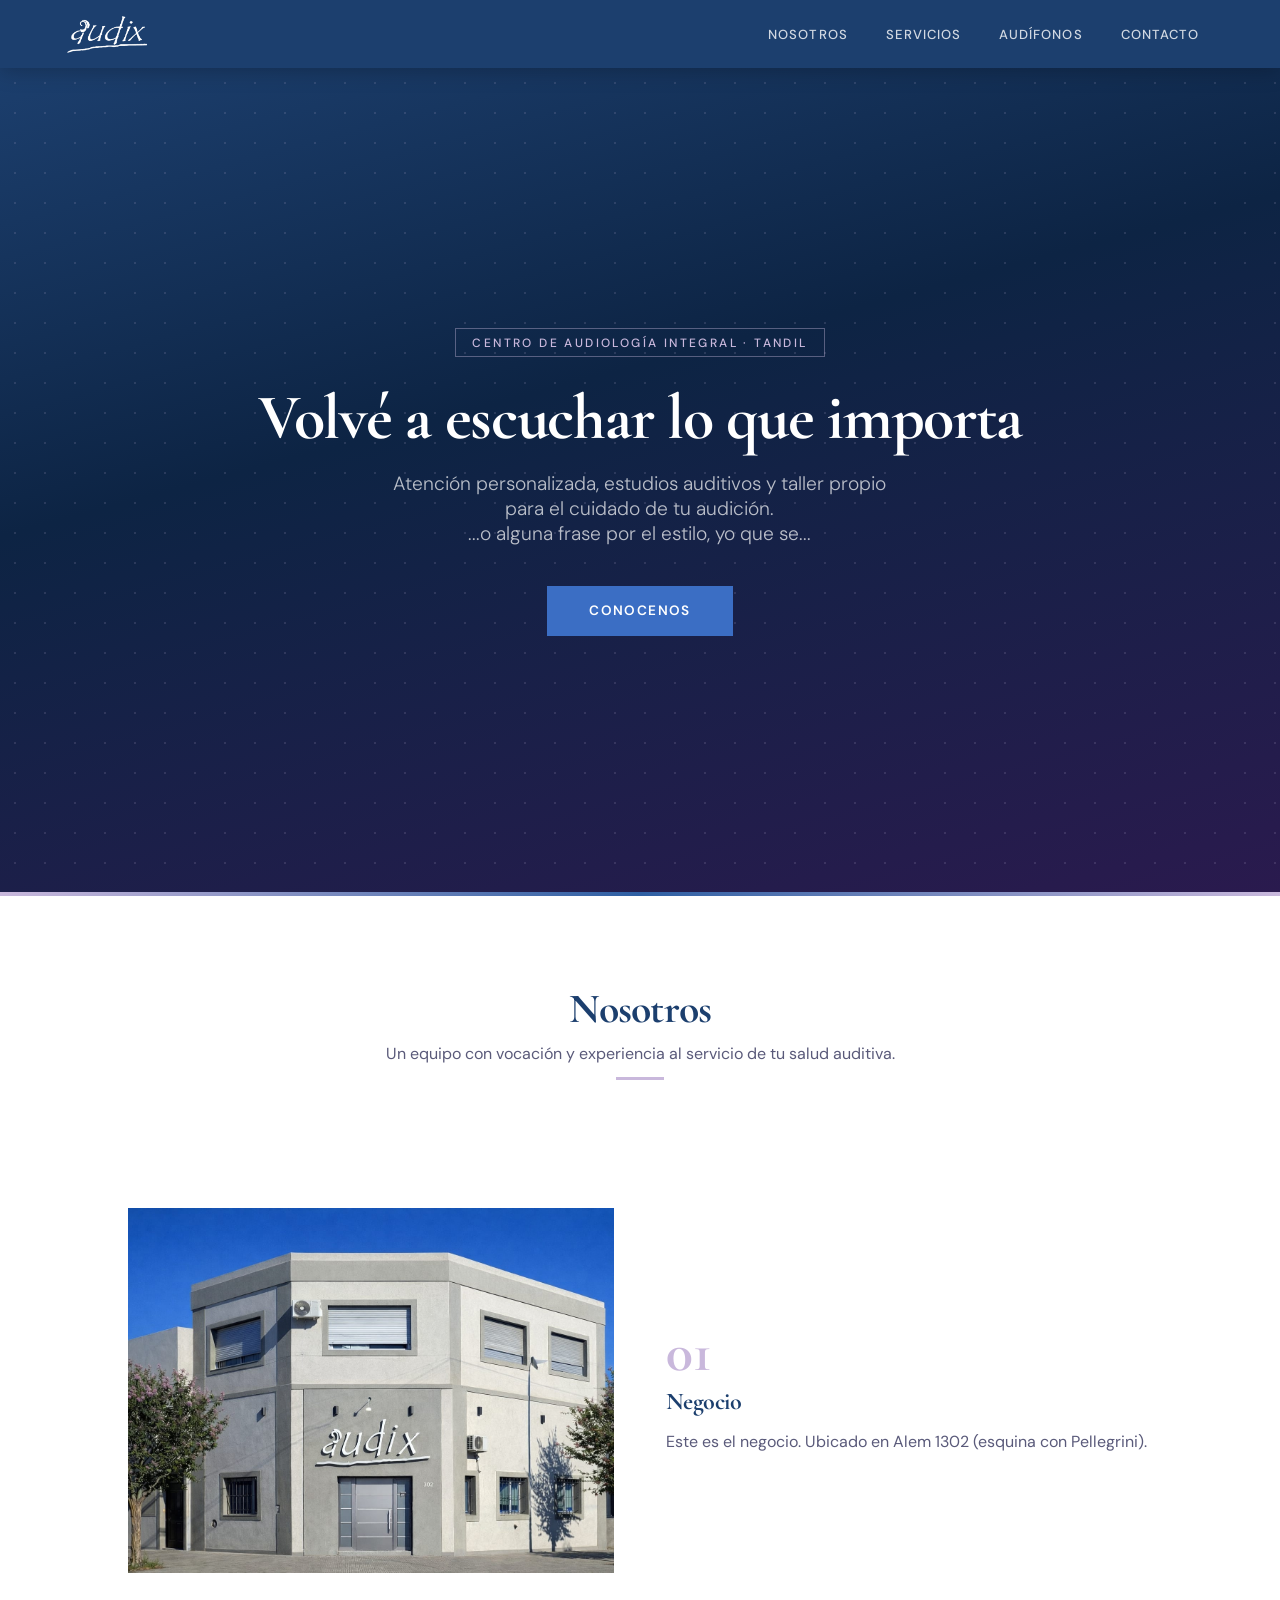
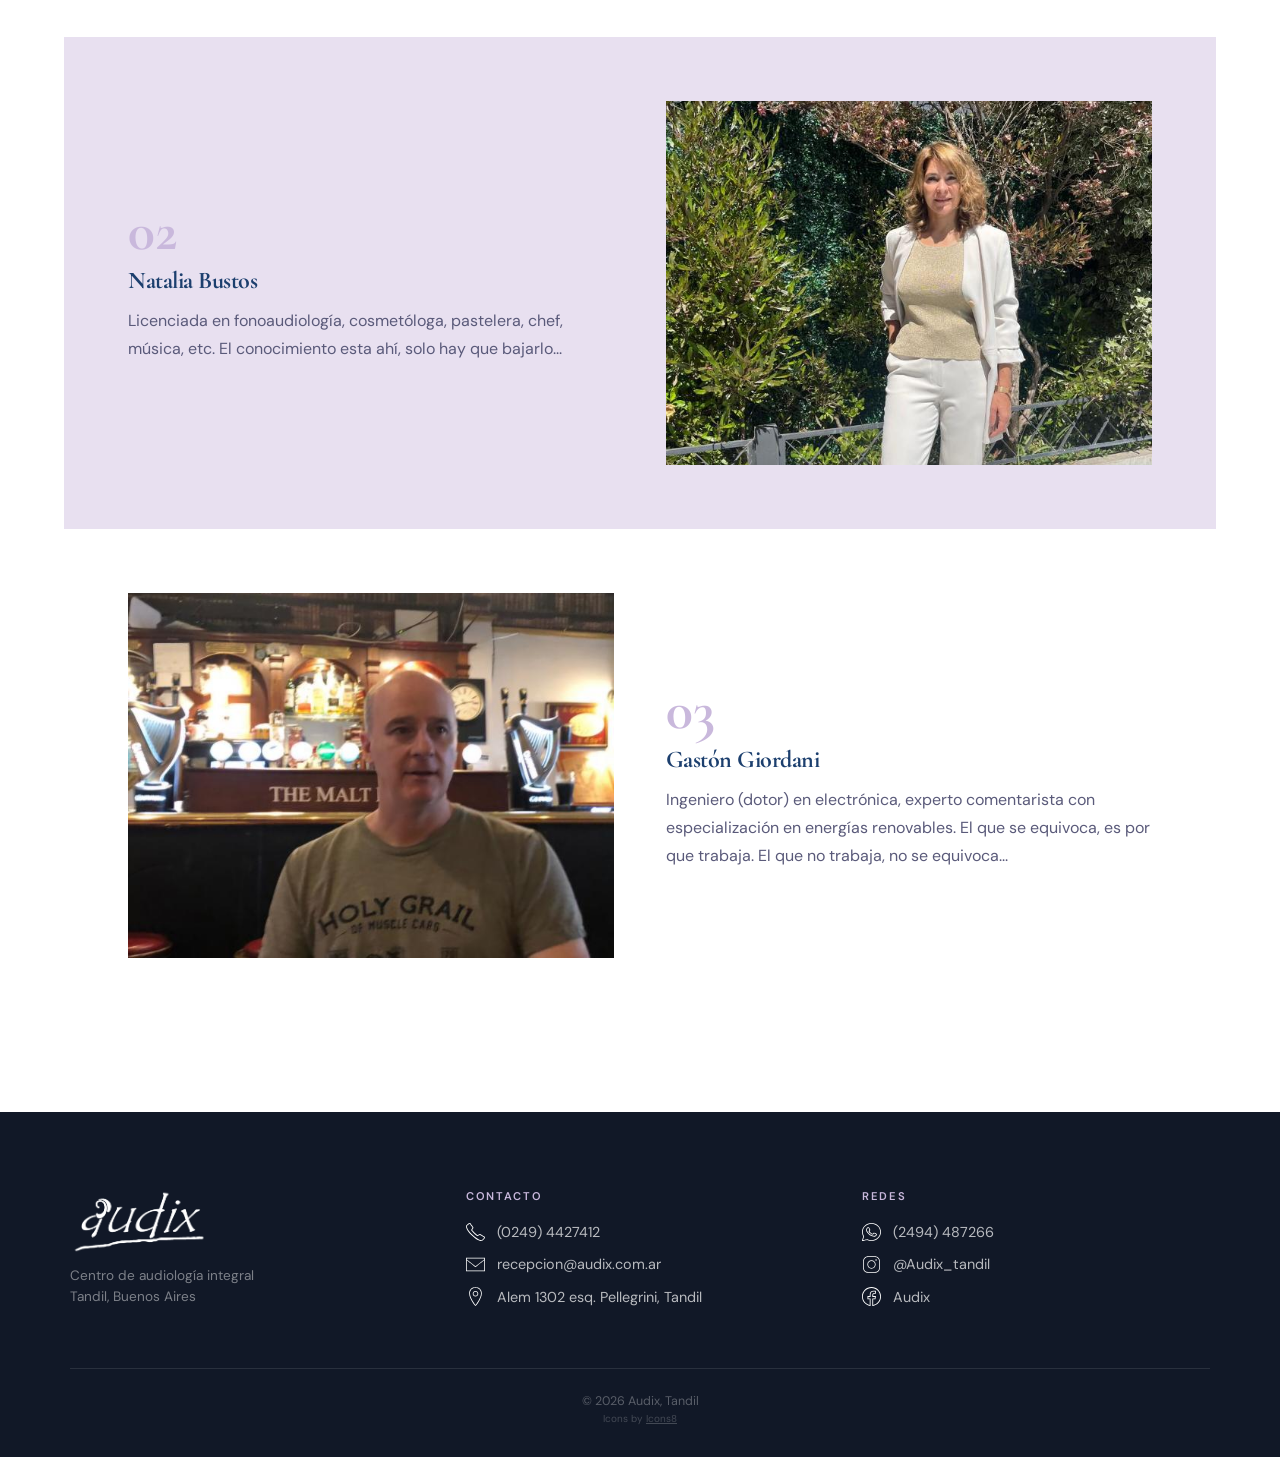
==== commit 8a1e7e2c: "Agregamos logos, íconos consistentes, e información de contacto verdadera." ====
--- a/index.html
+++ b/index.html
@@ -3,7 +3,9 @@
 <head>
   <meta charset="UTF-8">
   <meta name="viewport" content="width=device-width, initial-scale=1.0">
-  <title>Audix — Gabinete Audiológico · Tandil</title>
+  <title>Audix</title>
+  <link rel="icon" href="img/favicon-light.png" media="(prefers-color-scheme: light)">
+  <link rel="icon" href="img/favicon-dark.png" media="(prefers-color-scheme: dark)">
   <link rel="preconnect" href="https://fonts.googleapis.com">
   <link rel="preconnect" href="https://fonts.gstatic.com" crossorigin>
   <link href="https://fonts.googleapis.com/css2?family=Cormorant+Garamond:wght@400;600;700&family=DM+Sans:wght@300;400;500;600&display=swap" rel="stylesheet">
@@ -16,7 +18,9 @@
 
   <!-- ── Header ── -->
   <header>
-    <a href="index.html" class="logo">AUDIX</a>
+    <a href="index.html" class="logo">
+      <img src="img/logo-light.png" alt="Audix">
+    </a>
 
     <!-- Nav desktop -->
     <nav>
@@ -43,10 +47,10 @@
   <!-- ── Hero ── -->
   <section class="hero">
     <div class="hero-contenido">
-      <span class="hero-etiqueta">Gabinete Audiológico · Tandil</span>
-      <h1>Volvé a escuchar<br>lo que importa</h1>
-      <p>Atención personalizada, estudios auditivos y taller propio<br>para el cuidado de tu audición.</p>
-      <a href="#nosotros" class="hero-btn">Conocernos</a>
+      <span class="hero-etiqueta">Centro de audiología integral · Tandil</span>
+      <h1>Volvé a escuchar lo que importa</h1>
+      <p>Atención personalizada, estudios auditivos y taller propio<br>para el cuidado de tu audición.<br>...o alguna frase por el estilo, yo que se...</p>
+      <a href="#nosotros" class="hero-btn">Conocenos</a>
     </div>
   </section>
 
@@ -60,6 +64,7 @@
 
     <!-- Los bloques se inyectan aquí desde main.js -->
     <div id="contenedor-nosotros"></div>
+    
   </section>
 
   <!-- ── Footer / Contacto ── -->
@@ -68,76 +73,61 @@
 
       <!-- Columna marca -->
       <div>
-        <div class="footer-logo">AUDIX</div>
-        <p class="footer-tagline">Gabinete Audiológico<br>Tandil, Buenos Aires</p>
+        <div class="footer-logo">
+          <img src="img/logo-light.png" alt="Audix">
+        </div>
+        <p class="footer-tagline">Centro de audiología integral <br> Tandil, Buenos Aires</p>
       </div>
 
       <!-- Columna contacto -->
       <div class="footer-col">
         <h4>Contacto</h4>
-
-        <a href="https://wa.me/5492494000000" class="contacto-item" target="_blank" rel="noopener">
-          <!-- WhatsApp icon -->
-          <svg viewBox="0 0 24 24" fill="currentColor" xmlns="http://www.w3.org/2000/svg">
-            <path d="M17.472 14.382c-.297-.149-1.758-.867-2.03-.967-.273-.099-.471-.148-.67.15-.197.297-.767.966-.94 1.164-.173.199-.347.223-.644.075-.297-.15-1.255-.463-2.39-1.475-.883-.788-1.48-1.761-1.653-2.059-.173-.297-.018-.458.13-.606.134-.133.298-.347.446-.52.149-.174.198-.298.298-.497.099-.198.05-.371-.025-.52-.075-.149-.669-1.612-.916-2.207-.242-.579-.487-.5-.669-.51-.173-.008-.371-.01-.57-.01-.198 0-.52.074-.792.372-.272.297-1.04 1.016-1.04 2.479 0 1.462 1.065 2.875 1.213 3.074.149.198 2.096 3.2 5.077 4.487.709.306 1.262.489 1.694.625.712.227 1.36.195 1.871.118.571-.085 1.758-.719 2.006-1.413.248-.694.248-1.289.173-1.413-.074-.124-.272-.198-.57-.347m-5.421 7.403h-.004a9.87 9.87 0 01-5.031-1.378l-.361-.214-3.741.982.998-3.648-.235-.374a9.86 9.86 0 01-1.51-5.26c.001-5.45 4.436-9.884 9.888-9.884 2.64 0 5.122 1.03 6.988 2.898a9.825 9.825 0 012.893 6.994c-.003 5.45-4.437 9.884-9.885 9.884m8.413-18.297A11.815 11.815 0 0012.05 0C5.495 0 .16 5.335.157 11.892c0 2.096.547 4.142 1.588 5.945L.057 24l6.305-1.654a11.882 11.882 0 005.683 1.448h.005c6.554 0 11.89-5.335 11.893-11.893a11.821 11.821 0 00-3.48-8.413z"/>
-          </svg>
-          2494 000-000
+        
+        <a href="tel:+54924944427412" class="contacto-item">
+          <img src="icons/telefono.svg" alt="Teléfono">
+          (0249) 4427412
         </a>
 
-        <a href="mailto:info@audix.com.ar" class="contacto-item">
-          <!-- Email icon -->
-          <svg viewBox="0 0 24 24" fill="none" stroke="currentColor" stroke-width="1.8" xmlns="http://www.w3.org/2000/svg">
-            <rect x="2" y="4" width="20" height="16" rx="2"/>
-            <polyline points="2,4 12,13 22,4"/>
-          </svg>
-          info@audix.com.ar
+        <a href="mailto:recepcion@audix.com.ar" class="contacto-item">
+          <img src="icons/mail.svg" alt="Mail">
+          recepcion@audix.com.ar
         </a>
-
-        <a href="https://maps.google.com/?q=Alem+1302,Tandil" class="contacto-item" target="_blank" rel="noopener">
-          <!-- Maps icon -->
-          <svg viewBox="0 0 24 24" fill="none" stroke="currentColor" stroke-width="1.8" xmlns="http://www.w3.org/2000/svg">
-            <path d="M12 2C8.13 2 5 5.13 5 9c0 5.25 7 13 7 13s7-7.75 7-13c0-3.87-3.13-7-7-7z"/>
-            <circle cx="12" cy="9" r="2.5"/>
-          </svg>
+        
+        <a href="https://maps.app.goo.gl/EajoojjM334mGRKK6" class="contacto-item" target="_blank" rel="noopener">
+          <img src="icons/maps.svg" alt="Dirección">
           Alem 1302 esq. Pellegrini, Tandil
         </a>
+        
       </div>
 
       <!-- Columna redes -->
       <div class="footer-col">
         <h4>Redes</h4>
-
-        <a href="https://instagram.com/audix.tandil" class="contacto-item" target="_blank" rel="noopener">
-          <!-- Instagram icon -->
-          <svg viewBox="0 0 24 24" fill="none" stroke="currentColor" stroke-width="1.8" xmlns="http://www.w3.org/2000/svg">
-            <rect x="2" y="2" width="20" height="20" rx="5"/>
-            <circle cx="12" cy="12" r="5"/>
-            <circle cx="17.5" cy="6.5" r="1" fill="currentColor" stroke="none"/>
-          </svg>
-          @audix.tandil
+        
+        <a href="https://wa.me/5492494487266" class="contacto-item" target="_blank" rel="noopener">
+          <img src="icons/whatsapp.svg" alt="Whatsapp">
+          (2494) 487266
         </a>
 
-        <a href="https://facebook.com/audix.tandil" class="contacto-item" target="_blank" rel="noopener">
-          <!-- Facebook icon -->
-          <svg viewBox="0 0 24 24" fill="currentColor" xmlns="http://www.w3.org/2000/svg">
-            <path d="M24 12.073c0-6.627-5.373-12-12-12s-12 5.373-12 12c0 5.99 4.388 10.954 10.125 11.854v-8.385H7.078v-3.47h3.047V9.43c0-3.007 1.792-4.669 4.533-4.669 1.312 0 2.686.235 2.686.235v2.953H15.83c-1.491 0-1.956.925-1.956 1.874v2.25h3.328l-.532 3.47h-2.796v8.385C19.612 23.027 24 18.062 24 12.073z"/>
-          </svg>
-          Audix Tandil
+        <a href="https://instagram.com/Audix_tandil" class="contacto-item" target="_blank" rel="noopener">
+          <img src="icons/instagram.svg" alt="Instagram">
+          @Audix_tandil
         </a>
 
-        <a href="tel:+5492494000000" class="contacto-item">
-          <!-- Teléfono icon -->
-          <svg viewBox="0 0 24 24" fill="none" stroke="currentColor" stroke-width="1.8" xmlns="http://www.w3.org/2000/svg">
-            <path d="M22 16.92v3a2 2 0 01-2.18 2 19.79 19.79 0 01-8.63-3.07A19.5 19.5 0 013.07 8.63 19.79 19.79 0 01.12 2.18 2 2 0 012.1 0h3a2 2 0 012 1.72c.127.96.361 1.903.7 2.81a2 2 0 01-.45 2.11L6.09 7.91a16 16 0 006 6l1.27-1.27a2 2 0 012.11-.45c.907.339 1.85.573 2.81.7A2 2 0 0122 16.92z"/>
-          </svg>
-          (0249) 4 000-000
+        <a href="https://facebook.com/Audix" class="contacto-item" target="_blank" rel="noopener">
+          <img src="icons/facebook.svg" alt="Facebook">
+          Audix
         </a>
+        
       </div>
 
     </div>
 
     <div class="footer-bottom">
-      © 2025 Audix — Gabinete Audiológico, Tandil
+      <div>© 2026 Audix, Tandil</div>
+      <div class="footer-credits">
+        Icons by <a href="https://iconos8.es/" target="_blank" rel="noopener">Icons8</a>
+      </div>
     </div>
   </footer>
 
--- a/style.css
+++ b/style.css
@@ -64,7 +64,15 @@
   box-shadow: 0 2px 20px rgba(0,0,0,.25);
 }
 
+.logo img {
+  height: 40px; /* ajustá esto a gusto */
+  width: auto;
+  display: block;
+}
+
 .logo {
+  display: flex;
+  align-items: center;
   font-family: 'Cormorant Garamond', serif;
   font-size: 1.7rem;
   font-weight: 700;
@@ -339,6 +347,11 @@
   max-width: var(--max-ancho);
   margin: 0 auto 3rem;
 }
+.footer-logo img {
+  height: 2em;
+  width: auto;
+  display: block;
+}
 .footer-logo {
   font-family: 'Cormorant Garamond', serif;
   font-size: 2rem;
@@ -370,6 +383,11 @@
   margin-bottom: 0.85rem;
   transition: color var(--transicion);
 }
+.contacto-item img {
+  width: 1.3em;
+  height: 1.3em;
+  margin-right: 0em;
+}
 .contacto-item:hover { color: var(--blanco); }
 .contacto-item svg {
   flex-shrink: 0;
@@ -386,6 +404,15 @@
   max-width: var(--max-ancho);
   margin: 0 auto;
 }
+.footer-credits {
+  font-size: 0.8em;
+  opacity: 0.7;
+  margin-top: 0.3em;
+}
+
+.footer-credits a {
+  text-decoration: underline;
+}
 
 /* ── ANIMACIONES ─────────────────────────────────────────────── */
 @keyframes fadeUp {
